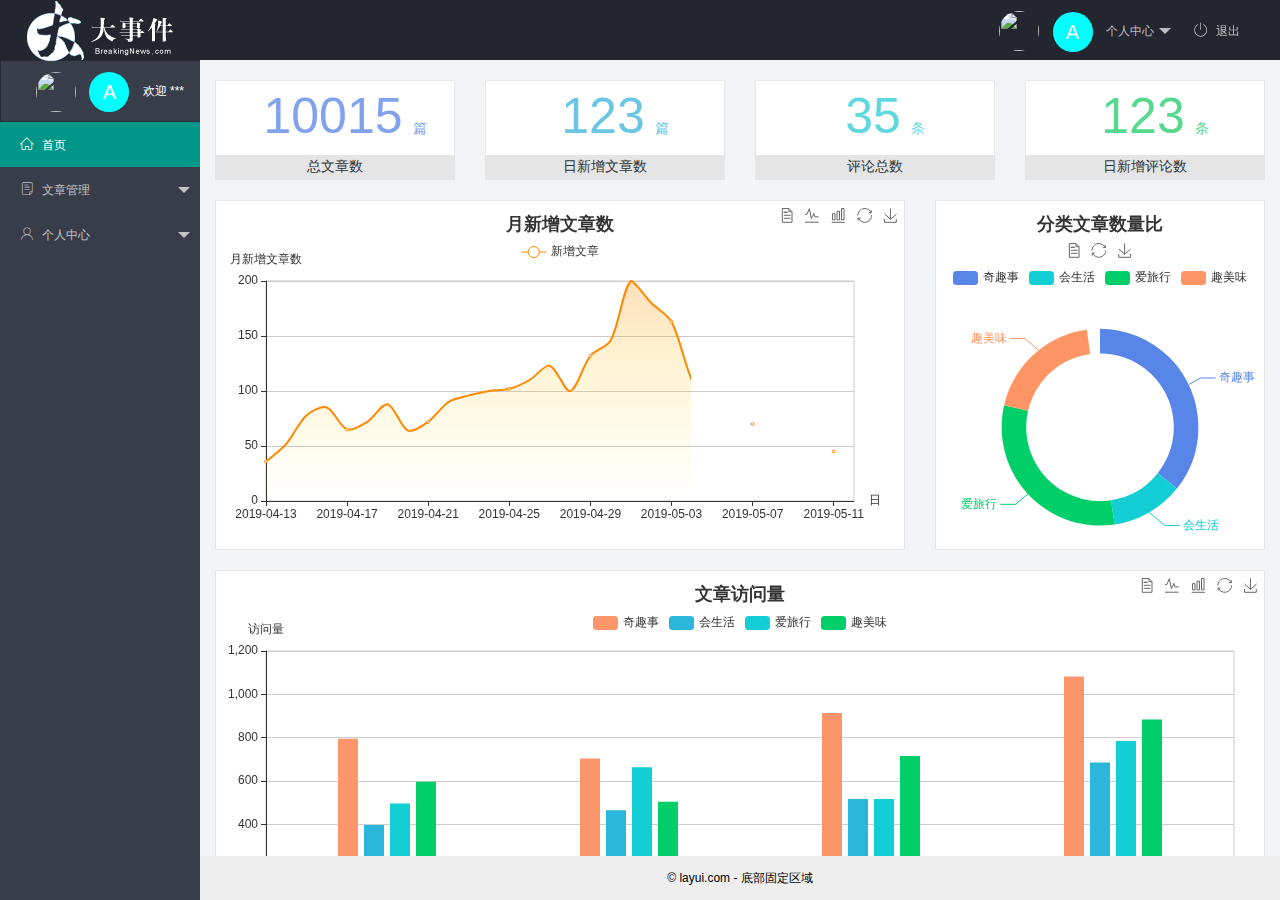
==== index.html @ 9655ab7e "完成了主页功能的开发" ====
<!DOCTYPE html>
<html lang="en">

<head>
   <meta charset="UTF-8">
   <meta name="viewport" content="width=device-width, initial-scale=1.0">
   <title>Document</title>
   <link rel="stylesheet" href="/assets/fonts/iconfont.css">
   <link rel="stylesheet" href="/assets/lib/layui/css/layui.css">
   <link rel="stylesheet" href="/assets/css/index.css">
</head>

<body>

   <body class="layui-layout-body">
      <div class="layui-layout layui-layout-admin">
         <div class="layui-header">
            <div class="layui-logo">
               <img src="./assets/images/logo.png" alt="">
            </div>
            <!-- 头部区域（可配合layui已有的水平导航） -->

            <ul class="layui-nav layui-layout-right">
               <li class="layui-nav-item">
                  <a href="javascript:;" class="userinfo">
                     <img src="http://t.cn/RCzsdCq" class="layui-nav-img">
                     <span class="text-avatar"> A</span>
                     个人中心
                  </a>
                  <dl class="layui-nav-child">
                     <dd><a href="">基本资料</a></dd>
                     <dd><a href="">更换头像</a></dd>
                     <dd><a href="">重置密码</a></dd>
                  </dl>
               </li>
              
               <li class="layui-nav-item"><a href="javascript:" id="btnLogout"> <span class="iconfont icon-tuichu"></span>退出</a></li>
            </ul>
         </div>

         <div class="layui-side layui-bg-black">
            <div class="layui-side-scroll">
               <div class="userinfo">
                  <img src="http://t.cn/RCzsdCq" class="layui-nav-img">
                  <span class="text-avatar"> A</span>
                  <span id="welcome">欢迎 ***</span>
               </div>
               <!-- 左侧导航区域（可配合layui已有的垂直导航） -->
               <ul class="layui-nav layui-nav-tree" lay-shrink="all">
                  <li class="layui-nav-item layui-this"><a href="/home/dashboard.html" target="fm"><span class="iconfont icon-home
                     "></span>首页</a></li>
                  <li class="layui-nav-item ">
                     <a class="" href="javascript:;"><span class="iconfont icon-16"></span>文章管理</a>
                     <dl class="layui-nav-child">
                        <dd><a href="javascript:;"><i class="layui-icon layui-icon-app"></i>文章类别</a></dd>
                        <dd><a href="javascript:;"><i class="layui-icon layui-icon-app"></i>文章列表</a></dd>
                        <dd><a href="javascript:;"><i class="layui-icon layui-icon-app"></i>发布文章</a></dd>
                     </dl>
                  </li>
                  <li class="layui-nav-item">
                     <a href="javascript:;"><span class="iconfont icon-user"></span>个人中心</a>
                     <dl class="layui-nav-child">
                        <dd><a href="javascript:;"><i class="layui-icon layui-icon-app"></i>基本资料</a></dd>
                        <dd><a href="javascript:;"><i class="layui-icon layui-icon-app"></i>更换头像</a></dd>
                        <dd><a href="javascript:;"><i class="layui-icon layui-icon-app"></i>重置密码</a></dd>

                     </dl>
                  </li>

               </ul>
            </div>
         </div>

         <div class="layui-body">
            <!-- 内容主体区域 -->
            <iframe name="fm" src="/home/dashboard.html" frameborder="0"></iframe>
         </div>

         <div class="layui-footer">
            <!-- 底部固定区域 -->
            © layui.com - 底部固定区域
         </div>
      </div>
   </body>
   <script src="/assets/lib/layui/layui.all.js"></script>
   <script src="/assets/lib/jquery.js"></script>
   <script src="/assets/js/baseAPI.js"></script>
   <script src="/assets/js/index.js"></script>

</html>
---- assets/fonts/iconfont.css ----
@font-face {font-family: "iconfont";
  src: url('iconfont.eot?t=1576139966484'); /* IE9 */
  src: url('iconfont.eot?t=1576139966484#iefix') format('embedded-opentype'), /* IE6-IE8 */
  url('[data-uri]') format('woff2'),
  url('iconfont.woff?t=1576139966484') format('woff'),
  url('iconfont.ttf?t=1576139966484') format('truetype'), /* chrome, firefox, opera, Safari, Android, iOS 4.2+ */
  url('iconfont.svg?t=1576139966484#iconfont') format('svg'); /* iOS 4.1- */
}

.iconfont {
  font-family: "iconfont" !important;
  font-size: 16px;
  font-style: normal;
  -webkit-font-smoothing: antialiased;
  -moz-osx-font-smoothing: grayscale;
}

.icon-home:before {
  content: "\e6a9";
}

.icon-user:before {
  content: "\e614";
}

.icon-pinglun:before {
  content: "\e616";
}

.icon-tuichu:before {
  content: "\e865";
}

.icon-16:before {
  content: "\e615";
}
---- assets/lib/layui/css/layui.css ----
/** layui-v2.5.5 MIT License By https://www.layui.com */
 .layui-inline,img{display:inline-block;vertical-align:middle}h1,h2,h3,h4,h5,h6{font-weight:400}.layui-edge,.layui-header,.layui-inline,.layui-main{position:relative}.layui-body,.layui-edge,.layui-elip{overflow:hidden}.layui-btn,.layui-edge,.layui-inline,img{vertical-align:middle}.layui-btn,.layui-disabled,.layui-icon,.layui-unselect{-moz-user-select:none;-webkit-user-select:none;-ms-user-select:none}.layui-elip,.layui-form-checkbox span,.layui-form-pane .layui-form-label{text-overflow:ellipsis;white-space:nowrap}.layui-breadcrumb,.layui-tree-btnGroup{visibility:hidden}blockquote,body,button,dd,div,dl,dt,form,h1,h2,h3,h4,h5,h6,input,li,ol,p,pre,td,textarea,th,ul{margin:0;padding:0;-webkit-tap-highlight-color:rgba(0,0,0,0)}a:active,a:hover{outline:0}img{border:none}li{list-style:none}table{border-collapse:collapse;border-spacing:0}h4,h5,h6{font-size:100%}button,input,optgroup,option,select,textarea{font-family:inherit;font-size:inherit;font-style:inherit;font-weight:inherit;outline:0}pre{white-space:pre-wrap;white-space:-moz-pre-wrap;white-space:-pre-wrap;white-space:-o-pre-wrap;word-wrap:break-word}body{line-height:24px;font:14px Helvetica Neue,Helvetica,PingFang SC,Tahoma,Arial,sans-serif}hr{height:1px;margin:10px 0;border:0;clear:both}a{color:#333;text-decoration:none}a:hover{color:#777}a cite{font-style:normal;*cursor:pointer}.layui-border-box,.layui-border-box *{box-sizing:border-box}.layui-box,.layui-box *{box-sizing:content-box}.layui-clear{clear:both;*zoom:1}.layui-clear:after{content:'\20';clear:both;*zoom:1;display:block;height:0}.layui-inline{*display:inline;*zoom:1}.layui-edge{display:inline-block;width:0;height:0;border-width:6px;border-style:dashed;border-color:transparent}.layui-edge-top{top:-4px;border-bottom-color:#999;border-bottom-style:solid}.layui-edge-right{border-left-color:#999;border-left-style:solid}.layui-edge-bottom{top:2px;border-top-color:#999;border-top-style:solid}.layui-edge-left{border-right-color:#999;border-right-style:solid}.layui-disabled,.layui-disabled:hover{color:#d2d2d2!important;cursor:not-allowed!important}.layui-circle{border-radius:100%}.layui-show{display:block!important}.layui-hide{display:none!important}@font-face{font-family:layui-icon;src:url(../font/iconfont.eot?v=250);src:url(../font/iconfont.eot?v=250#iefix) format('embedded-opentype'),url(../font/iconfont.woff2?v=250) format('woff2'),url(../font/iconfont.woff?v=250) format('woff'),url(../font/iconfont.ttf?v=250) format('truetype'),url(../font/iconfont.svg?v=250#layui-icon) format('svg')}.layui-icon{font-family:layui-icon!important;font-size:16px;font-style:normal;-webkit-font-smoothing:antialiased;-moz-osx-font-smoothing:grayscale}.layui-icon-reply-fill:before{content:"\e611"}.layui-icon-set-fill:before{content:"\e614"}.layui-icon-menu-fill:before{content:"\e60f"}.layui-icon-search:before{content:"\e615"}.layui-icon-share:before{content:"\e641"}.layui-icon-set-sm:before{content:"\e620"}.layui-icon-engine:before{content:"\e628"}.layui-icon-close:before{content:"\1006"}.layui-icon-close-fill:before{content:"\1007"}.layui-icon-chart-screen:before{content:"\e629"}.layui-icon-star:before{content:"\e600"}.layui-icon-circle-dot:before{content:"\e617"}.layui-icon-chat:before{content:"\e606"}.layui-icon-release:before{content:"\e609"}.layui-icon-list:before{content:"\e60a"}.layui-icon-chart:before{content:"\e62c"}.layui-icon-ok-circle:before{content:"\1005"}.layui-icon-layim-theme:before{content:"\e61b"}.layui-icon-table:before{content:"\e62d"}.layui-icon-right:before{content:"\e602"}.layui-icon-left:before{content:"\e603"}.layui-icon-cart-simple:before{content:"\e698"}.layui-icon-face-cry:before{content:"\e69c"}.layui-icon-face-smile:before{content:"\e6af"}.layui-icon-survey:before{content:"\e6b2"}.layui-icon-tree:before{content:"\e62e"}.layui-icon-upload-circle:before{content:"\e62f"}.layui-icon-add-circle:before{content:"\e61f"}.layui-icon-download-circle:before{content:"\e601"}.layui-icon-templeate-1:before{content:"\e630"}.layui-icon-util:before{content:"\e631"}.layui-icon-face-surprised:before{content:"\e664"}.layui-icon-edit:before{content:"\e642"}.layui-icon-speaker:before{content:"\e645"}.layui-icon-down:before{content:"\e61a"}.layui-icon-file:before{content:"\e621"}.layui-icon-layouts:before{content:"\e632"}.layui-icon-rate-half:before{content:"\e6c9"}.layui-icon-add-circle-fine:before{content:"\e608"}.layui-icon-prev-circle:before{content:"\e633"}.layui-icon-read:before{content:"\e705"}.layui-icon-404:before{content:"\e61c"}.layui-icon-carousel:before{content:"\e634"}.layui-icon-help:before{content:"\e607"}.layui-icon-code-circle:before{content:"\e635"}.layui-icon-water:before{content:"\e636"}.layui-icon-username:before{content:"\e66f"}.layui-icon-find-fill:before{content:"\e670"}.layui-icon-about:before{content:"\e60b"}.layui-icon-location:before{content:"\e715"}.layui-icon-up:before{content:"\e619"}.layui-icon-pause:before{content:"\e651"}.layui-icon-date:before{content:"\e637"}.layui-icon-layim-uploadfile:before{content:"\e61d"}.layui-icon-delete:before{content:"\e640"}.layui-icon-play:before{content:"\e652"}.layui-icon-top:before{content:"\e604"}.layui-icon-friends:before{content:"\e612"}.layui-icon-refresh-3:before{content:"\e9aa"}.layui-icon-ok:before{content:"\e605"}.layui-icon-layer:before{content:"\e638"}.layui-icon-face-smile-fine:before{content:"\e60c"}.layui-icon-dollar:before{content:"\e659"}.layui-icon-group:before{content:"\e613"}.layui-icon-layim-download:before{content:"\e61e"}.layui-icon-picture-fine:before{content:"\e60d"}.layui-icon-link:before{content:"\e64c"}.layui-icon-diamond:before{content:"\e735"}.layui-icon-log:before{content:"\e60e"}.layui-icon-rate-solid:before{content:"\e67a"}.layui-icon-fonts-del:before{content:"\e64f"}.layui-icon-unlink:before{content:"\e64d"}.layui-icon-fonts-clear:before{content:"\e639"}.layui-icon-triangle-r:before{content:"\e623"}.layui-icon-circle:before{content:"\e63f"}.layui-icon-radio:before{content:"\e643"}.layui-icon-align-center:before{content:"\e647"}.layui-icon-align-right:before{content:"\e648"}.layui-icon-align-left:before{content:"\e649"}.layui-icon-loading-1:before{content:"\e63e"}.layui-icon-return:before{content:"\e65c"}.layui-icon-fonts-strong:before{content:"\e62b"}.layui-icon-upload:before{content:"\e67c"}.layui-icon-dialogue:before{content:"\e63a"}.layui-icon-video:before{content:"\e6ed"}.layui-icon-headset:before{content:"\e6fc"}.layui-icon-cellphone-fine:before{content:"\e63b"}.layui-icon-add-1:before{content:"\e654"}.layui-icon-face-smile-b:before{content:"\e650"}.layui-icon-fonts-html:before{content:"\e64b"}.layui-icon-form:before{content:"\e63c"}.layui-icon-cart:before{content:"\e657"}.layui-icon-camera-fill:before{content:"\e65d"}.layui-icon-tabs:before{content:"\e62a"}.layui-icon-fonts-code:before{content:"\e64e"}.layui-icon-fire:before{content:"\e756"}.layui-icon-set:before{content:"\e716"}.layui-icon-fonts-u:before{content:"\e646"}.layui-icon-triangle-d:before{content:"\e625"}.layui-icon-tips:before{content:"\e702"}.layui-icon-picture:before{content:"\e64a"}.layui-icon-more-vertical:before{content:"\e671"}.layui-icon-flag:before{content:"\e66c"}.layui-icon-loading:before{content:"\e63d"}.layui-icon-fonts-i:before{content:"\e644"}.layui-icon-refresh-1:before{content:"\e666"}.layui-icon-rmb:before{content:"\e65e"}.layui-icon-home:before{content:"\e68e"}.layui-icon-user:before{content:"\e770"}.layui-icon-notice:before{content:"\e667"}.layui-icon-login-weibo:before{content:"\e675"}.layui-icon-voice:before{content:"\e688"}.layui-icon-upload-drag:before{content:"\e681"}.layui-icon-login-qq:before{content:"\e676"}.layui-icon-snowflake:before{content:"\e6b1"}.layui-icon-file-b:before{content:"\e655"}.layui-icon-template:before{content:"\e663"}.layui-icon-auz:before{content:"\e672"}.layui-icon-console:before{content:"\e665"}.layui-icon-app:before{content:"\e653"}.layui-icon-prev:before{content:"\e65a"}.layui-icon-website:before{content:"\e7ae"}.layui-icon-next:before{content:"\e65b"}.layui-icon-component:before{content:"\e857"}.layui-icon-more:before{content:"\e65f"}.layui-icon-login-wechat:before{content:"\e677"}.layui-icon-shrink-right:before{content:"\e668"}.layui-icon-spread-left:before{content:"\e66b"}.layui-icon-camera:before{content:"\e660"}.layui-icon-note:before{content:"\e66e"}.layui-icon-refresh:before{content:"\e669"}.layui-icon-female:before{content:"\e661"}.layui-icon-male:before{content:"\e662"}.layui-icon-password:before{content:"\e673"}.layui-icon-senior:before{content:"\e674"}.layui-icon-theme:before{content:"\e66a"}.layui-icon-tread:before{content:"\e6c5"}.layui-icon-praise:before{content:"\e6c6"}.layui-icon-star-fill:before{content:"\e658"}.layui-icon-rate:before{content:"\e67b"}.layui-icon-template-1:before{content:"\e656"}.layui-icon-vercode:before{content:"\e679"}.layui-icon-cellphone:before{content:"\e678"}.layui-icon-screen-full:before{content:"\e622"}.layui-icon-screen-restore:before{content:"\e758"}.layui-icon-cols:before{content:"\e610"}.layui-icon-export:before{content:"\e67d"}.layui-icon-print:before{content:"\e66d"}.layui-icon-slider:before{content:"\e714"}.layui-icon-addition:before{content:"\e624"}.layui-icon-subtraction:before{content:"\e67e"}.layui-icon-service:before{content:"\e626"}.layui-icon-transfer:before{content:"\e691"}.layui-main{width:1140px;margin:0 auto}.layui-header{z-index:1000;height:60px}.layui-header a:hover{transition:all .5s;-webkit-transition:all .5s}.layui-side{position:fixed;left:0;top:0;bottom:0;z-index:999;width:200px;overflow-x:hidden}.layui-side-scroll{position:relative;width:220px;height:100%;overflow-x:hidden}.layui-body{position:absolute;left:200px;right:0;top:0;bottom:0;z-index:998;width:auto;overflow-y:auto;box-sizing:border-box}.layui-layout-body{overflow:hidden}.layui-layout-admin .layui-header{background-color:#23262E}.layui-layout-admin .layui-side{top:60px;width:200px;overflow-x:hidden}.layui-layout-admin .layui-body{position:fixed;top:60px;bottom:44px}.layui-layout-admin .layui-main{width:auto;margin:0 15px}.layui-layout-admin .layui-footer{position:fixed;left:200px;right:0;bottom:0;height:44px;line-height:44px;padding:0 15px;background-color:#eee}.layui-layout-admin .layui-logo{position:absolute;left:0;top:0;width:200px;height:100%;line-height:60px;text-align:center;color:#009688;font-size:16px}.layui-layout-admin .layui-header .layui-nav{background:0 0}.layui-layout-left{position:absolute!important;left:200px;top:0}.layui-layout-right{position:absolute!important;right:0;top:0}.layui-container{position:relative;margin:0 auto;padding:0 15px;box-sizing:border-box}.layui-fluid{position:relative;margin:0 auto;padding:0 15px}.layui-row:after,.layui-row:before{content:'';display:block;clear:both}.layui-col-lg1,.layui-col-lg10,.layui-col-lg11,.layui-col-lg12,.layui-col-lg2,.layui-col-lg3,.layui-col-lg4,.layui-col-lg5,.layui-col-lg6,.layui-col-lg7,.layui-col-lg8,.layui-col-lg9,.layui-col-md1,.layui-col-md10,.layui-col-md11,.layui-col-md12,.layui-col-md2,.layui-col-md3,.layui-col-md4,.layui-col-md5,.layui-col-md6,.layui-col-md7,.layui-col-md8,.layui-col-md9,.layui-col-sm1,.layui-col-sm10,.layui-col-sm11,.layui-col-sm12,.layui-col-sm2,.layui-col-sm3,.layui-col-sm4,.layui-col-sm5,.layui-col-sm6,.layui-col-sm7,.layui-col-sm8,.layui-col-sm9,.layui-col-xs1,.layui-col-xs10,.layui-col-xs11,.layui-col-xs12,.layui-col-xs2,.layui-col-xs3,.layui-col-xs4,.layui-col-xs5,.layui-col-xs6,.layui-col-xs7,.layui-col-xs8,.layui-col-xs9{position:relative;display:block;box-sizing:border-box}.layui-col-xs1,.layui-col-xs10,.layui-col-xs11,.layui-col-xs12,.layui-col-xs2,.layui-col-xs3,.layui-col-xs4,.layui-col-xs5,.layui-col-xs6,.layui-col-xs7,.layui-col-xs8,.layui-col-xs9{float:left}.layui-col-xs1{width:8.33333333%}.layui-col-xs2{width:16.66666667%}.layui-col-xs3{width:25%}.layui-col-xs4{width:33.33333333%}.layui-col-xs5{width:41.66666667%}.layui-col-xs6{width:50%}.layui-col-xs7{width:58.33333333%}.layui-col-xs8{width:66.66666667%}.layui-col-xs9{width:75%}.layui-col-xs10{width:83.33333333%}.layui-col-xs11{width:91.66666667%}.layui-col-xs12{width:100%}.layui-col-xs-offset1{margin-left:8.33333333%}.layui-col-xs-offset2{margin-left:16.66666667%}.layui-col-xs-offset3{margin-left:25%}.layui-col-xs-offset4{margin-left:33.33333333%}.layui-col-xs-offset5{margin-left:41.66666667%}.layui-col-xs-offset6{margin-left:50%}.layui-col-xs-offset7{margin-left:58.33333333%}.layui-col-xs-offset8{margin-left:66.66666667%}.layui-col-xs-offset9{margin-left:75%}.layui-col-xs-offset10{margin-left:83.33333333%}.layui-col-xs-offset11{margin-left:91.66666667%}.layui-col-xs-offset12{margin-left:100%}@media screen and (max-width:768px){.layui-hide-xs{display:none!important}.layui-show-xs-block{display:block!important}.layui-show-xs-inline{display:inline!important}.layui-show-xs-inline-block{display:inline-block!important}}@media screen and (min-width:768px){.layui-container{width:750px}.layui-hide-sm{display:none!important}.layui-show-sm-block{display:block!important}.layui-show-sm-inline{display:inline!important}.layui-show-sm-inline-block{display:inline-block!important}.layui-col-sm1,.layui-col-sm10,.layui-col-sm11,.layui-col-sm12,.layui-col-sm2,.layui-col-sm3,.layui-col-sm4,.layui-col-sm5,.layui-col-sm6,.layui-col-sm7,.layui-col-sm8,.layui-col-sm9{float:left}.layui-col-sm1{width:8.33333333%}.layui-col-sm2{width:16.66666667%}.layui-col-sm3{width:25%}.layui-col-sm4{width:33.33333333%}.layui-col-sm5{width:41.66666667%}.layui-col-sm6{width:50%}.layui-col-sm7{width:58.33333333%}.layui-col-sm8{width:66.66666667%}.layui-col-sm9{width:75%}.layui-col-sm10{width:83.33333333%}.layui-col-sm11{width:91.66666667%}.layui-col-sm12{width:100%}.layui-col-sm-offset1{margin-left:8.33333333%}.layui-col-sm-offset2{margin-left:16.66666667%}.layui-col-sm-offset3{margin-left:25%}.layui-col-sm-offset4{margin-left:33.33333333%}.layui-col-sm-offset5{margin-left:41.66666667%}.layui-col-sm-offset6{margin-left:50%}.layui-col-sm-offset7{margin-left:58.33333333%}.layui-col-sm-offset8{margin-left:66.66666667%}.layui-col-sm-offset9{margin-left:75%}.layui-col-sm-offset10{margin-left:83.33333333%}.layui-col-sm-offset11{margin-left:91.66666667%}.layui-col-sm-offset12{margin-left:100%}}@media screen and (min-width:992px){.layui-container{width:970px}.layui-hide-md{display:none!important}.layui-show-md-block{display:block!important}.layui-show-md-inline{display:inline!important}.layui-show-md-inline-block{display:inline-block!important}.layui-col-md1,.layui-col-md10,.layui-col-md11,.layui-col-md12,.layui-col-md2,.layui-col-md3,.layui-col-md4,.layui-col-md5,.layui-col-md6,.layui-col-md7,.layui-col-md8,.layui-col-md9{float:left}.layui-col-md1{width:8.33333333%}.layui-col-md2{width:16.66666667%}.layui-col-md3{width:25%}.layui-col-md4{width:33.33333333%}.layui-col-md5{width:41.66666667%}.layui-col-md6{width:50%}.layui-col-md7{width:58.33333333%}.layui-col-md8{width:66.66666667%}.layui-col-md9{width:75%}.layui-col-md10{width:83.33333333%}.layui-col-md11{width:91.66666667%}.layui-col-md12{width:100%}.layui-col-md-offset1{margin-left:8.33333333%}.layui-col-md-offset2{margin-left:16.66666667%}.layui-col-md-offset3{margin-left:25%}.layui-col-md-offset4{margin-left:33.33333333%}.layui-col-md-offset5{margin-left:41.66666667%}.layui-col-md-offset6{margin-left:50%}.layui-col-md-offset7{margin-left:58.33333333%}.layui-col-md-offset8{margin-left:66.66666667%}.layui-col-md-offset9{margin-left:75%}.layui-col-md-offset10{margin-left:83.33333333%}.layui-col-md-offset11{margin-left:91.66666667%}.layui-col-md-offset12{margin-left:100%}}@media screen and (min-width:1200px){.layui-container{width:1170px}.layui-hide-lg{display:none!important}.layui-show-lg-block{display:block!important}.layui-show-lg-inline{display:inline!important}.layui-show-lg-inline-block{display:inline-block!important}.layui-col-lg1,.layui-col-lg10,.layui-col-lg11,.layui-col-lg12,.layui-col-lg2,.layui-col-lg3,.layui-col-lg4,.layui-col-lg5,.layui-col-lg6,.layui-col-lg7,.layui-col-lg8,.layui-col-lg9{float:left}.layui-col-lg1{width:8.33333333%}.layui-col-lg2{width:16.66666667%}.layui-col-lg3{width:25%}.layui-col-lg4{width:33.33333333%}.layui-col-lg5{width:41.66666667%}.layui-col-lg6{width:50%}.layui-col-lg7{width:58.33333333%}.layui-col-lg8{width:66.66666667%}.layui-col-lg9{width:75%}.layui-col-lg10{width:83.33333333%}.layui-col-lg11{width:91.66666667%}.layui-col-lg12{width:100%}.layui-col-lg-offset1{margin-left:8.33333333%}.layui-col-lg-offset2{margin-left:16.66666667%}.layui-col-lg-offset3{margin-left:25%}.layui-col-lg-offset4{margin-left:33.33333333%}.layui-col-lg-offset5{margin-left:41.66666667%}.layui-col-lg-offset6{margin-left:50%}.layui-col-lg-offset7{margin-left:58.33333333%}.layui-col-lg-offset8{margin-left:66.66666667%}.layui-col-lg-offset9{margin-left:75%}.layui-col-lg-offset10{margin-left:83.33333333%}.layui-col-lg-offset11{margin-left:91.66666667%}.layui-col-lg-offset12{margin-left:100%}}.layui-col-space1{margin:-.5px}.layui-col-space1>*{padding:.5px}.layui-col-space3{margin:-1.5px}.layui-col-space3>*{padding:1.5px}.layui-col-space5{margin:-2.5px}.layui-col-space5>*{padding:2.5px}.layui-col-space8{margin:-3.5px}.layui-col-space8>*{padding:3.5px}.layui-col-space10{margin:-5px}.layui-col-space10>*{padding:5px}.layui-col-space12{margin:-6px}.layui-col-space12>*{padding:6px}.layui-col-space15{margin:-7.5px}.layui-col-space15>*{padding:7.5px}.layui-col-space18{margin:-9px}.layui-col-space18>*{padding:9px}.layui-col-space20{margin:-10px}.layui-col-space20>*{padding:10px}.layui-col-space22{margin:-11px}.layui-col-space22>*{padding:11px}.layui-col-space25{margin:-12.5px}.layui-col-space25>*{padding:12.5px}.layui-col-space30{margin:-15px}.layui-col-space30>*{padding:15px}.layui-btn,.layui-input,.layui-select,.layui-textarea,.layui-upload-button{outline:0;-webkit-appearance:none;transition:all .3s;-webkit-transition:all .3s;box-sizing:border-box}.layui-elem-quote{margin-bottom:10px;padding:15px;line-height:22px;border-left:5px solid #009688;border-radius:0 2px 2px 0;background-color:#f2f2f2}.layui-quote-nm{border-style:solid;border-width:1px 1px 1px 5px;background:0 0}.layui-elem-field{margin-bottom:10px;padding:0;border-width:1px;border-style:solid}.layui-elem-field legend{margin-left:20px;padding:0 10px;font-size:20px;font-weight:300}.layui-field-title{margin:10px 0 20px;border-width:1px 0 0}.layui-field-box{padding:10px 15px}.layui-field-title .layui-field-box{padding:10px 0}.layui-progress{position:relative;height:6px;border-radius:20px;background-color:#e2e2e2}.layui-progress-bar{position:absolute;left:0;top:0;width:0;max-width:100%;height:6px;border-radius:20px;text-align:right;background-color:#5FB878;transition:all .3s;-webkit-transition:all .3s}.layui-progress-big,.layui-progress-big .layui-progress-bar{height:18px;line-height:18px}.layui-progress-text{position:relative;top:-20px;line-height:18px;font-size:12px;color:#666}.layui-progress-big .layui-progress-text{position:static;padding:0 10px;color:#fff}.layui-collapse{border-width:1px;border-style:solid;border-radius:2px}.layui-colla-content,.layui-colla-item{border-top-width:1px;border-top-style:solid}.layui-colla-item:first-child{border-top:none}.layui-colla-title{position:relative;height:42px;line-height:42px;padding:0 15px 0 35px;color:#333;background-color:#f2f2f2;cursor:pointer;font-size:14px;overflow:hidden}.layui-colla-content{display:none;padding:10px 15px;line-height:22px;color:#666}.layui-colla-icon{position:absolute;left:15px;top:0;font-size:14px}.layui-card{margin-bottom:15px;border-radius:2px;background-color:#fff;box-shadow:0 1px 2px 0 rgba(0,0,0,.05)}.layui-card:last-child{margin-bottom:0}.layui-card-header{position:relative;height:42px;line-height:42px;padding:0 15px;border-bottom:1px solid #f6f6f6;color:#333;border-radius:2px 2px 0 0;font-size:14px}.layui-bg-black,.layui-bg-blue,.layui-bg-cyan,.layui-bg-green,.layui-bg-orange,.layui-bg-red{color:#fff!important}.layui-card-body{position:relative;padding:10px 15px;line-height:24px}.layui-card-body[pad15]{padding:15px}.layui-card-body[pad20]{padding:20px}.layui-card-body .layui-table{margin:5px 0}.layui-card .layui-tab{margin:0}.layui-panel-window{position:relative;padding:15px;border-radius:0;border-top:5px solid #E6E6E6;background-color:#fff}.layui-auxiliar-moving{position:fixed;left:0;right:0;top:0;bottom:0;width:100%;height:100%;background:0 0;z-index:9999999999}.layui-form-label,.layui-form-mid,.layui-form-select,.layui-input-block,.layui-input-inline,.layui-textarea{position:relative}.layui-bg-red{background-color:#FF5722!important}.layui-bg-orange{background-color:#FFB800!important}.layui-bg-green{background-color:#009688!important}.layui-bg-cyan{background-color:#2F4056!important}.layui-bg-blue{background-color:#1E9FFF!important}.layui-bg-black{background-color:#393D49!important}.layui-bg-gray{background-color:#eee!important;color:#666!important}.layui-badge-rim,.layui-colla-content,.layui-colla-item,.layui-collapse,.layui-elem-field,.layui-form-pane .layui-form-item[pane],.layui-form-pane .layui-form-label,.layui-input,.layui-layedit,.layui-layedit-tool,.layui-quote-nm,.layui-select,.layui-tab-bar,.layui-tab-card,.layui-tab-title,.layui-tab-title .layui-this:after,.layui-textarea{border-color:#e6e6e6}.layui-timeline-item:before,hr{background-color:#e6e6e6}.layui-text{line-height:22px;font-size:14px;color:#666}.layui-text h1,.layui-text h2,.layui-text h3{font-weight:500;color:#333}.layui-text h1{font-size:30px}.layui-text h2{font-size:24px}.layui-text h3{font-size:18px}.layui-text a:not(.layui-btn){color:#01AAED}.layui-text a:not(.layui-btn):hover{text-decoration:underline}.layui-text ul{padding:5px 0 5px 15px}.layui-text ul li{margin-top:5px;list-style-type:disc}.layui-text em,.layui-word-aux{color:#999!important;padding:0 5px!important}.layui-btn{display:inline-block;height:38px;line-height:38px;padding:0 18px;background-color:#009688;color:#fff;white-space:nowrap;text-align:center;font-size:14px;border:none;border-radius:2px;cursor:pointer}.layui-btn:hover{opacity:.8;filter:alpha(opacity=80);color:#fff}.layui-btn:active{opacity:1;filter:alpha(opacity=100)}.layui-btn+.layui-btn{margin-left:10px}.layui-btn-container{font-size:0}.layui-btn-container .layui-btn{margin-right:10px;margin-bottom:10px}.layui-btn-container .layui-btn+.layui-btn{margin-left:0}.layui-table .layui-btn-container .layui-btn{margin-bottom:9px}.layui-btn-radius{border-radius:100px}.layui-btn .layui-icon{margin-right:3px;font-size:18px;vertical-align:bottom;vertical-align:middle\9}.layui-btn-primary{border:1px solid #C9C9C9;background-color:#fff;color:#555}.layui-btn-primary:hover{border-color:#009688;color:#333}.layui-btn-normal{background-color:#1E9FFF}.layui-btn-warm{background-color:#FFB800}.layui-btn-danger{background-color:#FF5722}.layui-btn-checked{background-color:#5FB878}.layui-btn-disabled,.layui-btn-disabled:active,.layui-btn-disabled:hover{border:1px solid #e6e6e6;background-color:#FBFBFB;color:#C9C9C9;cursor:not-allowed;opacity:1}.layui-btn-lg{height:44px;line-height:44px;padding:0 25px;font-size:16px}.layui-btn-sm{height:30px;line-height:30px;padding:0 10px;font-size:12px}.layui-btn-sm i{font-size:16px!important}.layui-btn-xs{height:22px;line-height:22px;padding:0 5px;font-size:12px}.layui-btn-xs i{font-size:14px!important}.layui-btn-group{display:inline-block;vertical-align:middle;font-size:0}.layui-btn-group .layui-btn{margin-left:0!important;margin-right:0!important;border-left:1px solid rgba(255,255,255,.5);border-radius:0}.layui-btn-group .layui-btn-primary{border-left:none}.layui-btn-group .layui-btn-primary:hover{border-color:#C9C9C9;color:#009688}.layui-btn-group .layui-btn:first-child{border-left:none;border-radius:2px 0 0 2px}.layui-btn-group .layui-btn-primary:first-child{border-left:1px solid #c9c9c9}.layui-btn-group .layui-btn:last-child{border-radius:0 2px 2px 0}.layui-btn-group .layui-btn+.layui-btn{margin-left:0}.layui-btn-group+.layui-btn-group{margin-left:10px}.layui-btn-fluid{width:100%}.layui-input,.layui-select,.layui-textarea{height:38px;line-height:1.3;line-height:38px\9;border-width:1px;border-style:solid;background-color:#fff;border-radius:2px}.layui-input::-webkit-input-placeholder,.layui-select::-webkit-input-placeholder,.layui-textarea::-webkit-input-placeholder{line-height:1.3}.layui-input,.layui-textarea{display:block;width:100%;padding-left:10px}.layui-input:hover,.layui-textarea:hover{border-color:#D2D2D2!important}.layui-input:focus,.layui-textarea:focus{border-color:#C9C9C9!important}.layui-textarea{min-height:100px;height:auto;line-height:20px;padding:6px 10px;resize:vertical}.layui-select{padding:0 10px}.layui-form input[type=checkbox],.layui-form input[type=radio],.layui-form select{display:none}.layui-form [lay-ignore]{display:initial}.layui-form-item{margin-bottom:15px;clear:both;*zoom:1}.layui-form-item:after{content:'\20';clear:both;*zoom:1;display:block;height:0}.layui-form-label{float:left;display:block;padding:9px 15px;width:80px;font-weight:400;line-height:20px;text-align:right}.layui-form-label-col{display:block;float:none;padding:9px 0;line-height:20px;text-align:left}.layui-form-item .layui-inline{margin-bottom:5px;margin-right:10px}.layui-input-block{margin-left:110px;min-height:36px}.layui-input-inline{display:inline-block;vertical-align:middle}.layui-form-item .layui-input-inline{float:left;width:190px;margin-right:10px}.layui-form-text .layui-input-inline{width:auto}.layui-form-mid{float:left;display:block;padding:9px 0!important;line-height:20px;margin-right:10px}.layui-form-danger+.layui-form-select .layui-input,.layui-form-danger:focus{border-color:#FF5722!important}.layui-form-select .layui-input{padding-right:30px;cursor:pointer}.layui-form-select .layui-edge{position:absolute;right:10px;top:50%;margin-top:-3px;cursor:pointer;border-width:6px;border-top-color:#c2c2c2;border-top-style:solid;transition:all .3s;-webkit-transition:all .3s}.layui-form-select dl{display:none;position:absolute;left:0;top:42px;padding:5px 0;z-index:899;min-width:100%;border:1px solid #d2d2d2;max-height:300px;overflow-y:auto;background-color:#fff;border-radius:2px;box-shadow:0 2px 4px rgba(0,0,0,.12);box-sizing:border-box}.layui-form-select dl dd,.layui-form-select dl dt{padding:0 10px;line-height:36px;white-space:nowrap;overflow:hidden;text-overflow:ellipsis}.layui-form-select dl dt{font-size:12px;color:#999}.layui-form-select dl dd{cursor:pointer}.layui-form-select dl dd:hover{background-color:#f2f2f2;-webkit-transition:.5s all;transition:.5s all}.layui-form-select .layui-select-group dd{padding-left:20px}.layui-form-select dl dd.layui-select-tips{padding-left:10px!important;color:#999}.layui-form-select dl dd.layui-this{background-color:#5FB878;color:#fff}.layui-form-checkbox,.layui-form-select dl dd.layui-disabled{background-color:#fff}.layui-form-selected dl{display:block}.layui-form-checkbox,.layui-form-checkbox *,.layui-form-switch{display:inline-block;vertical-align:middle}.layui-form-selected .layui-edge{margin-top:-9px;-webkit-transform:rotate(180deg);transform:rotate(180deg);margin-top:-3px\9}:root .layui-form-selected .layui-edge{margin-top:-9px\0/IE9}.layui-form-selectup dl{top:auto;bottom:42px}.layui-select-none{margin:5px 0;text-align:center;color:#999}.layui-select-disabled .layui-disabled{border-color:#eee!important}.layui-select-disabled .layui-edge{border-top-color:#d2d2d2}.layui-form-checkbox{position:relative;height:30px;line-height:30px;margin-right:10px;padding-right:30px;cursor:pointer;font-size:0;-webkit-transition:.1s linear;transition:.1s linear;box-sizing:border-box}.layui-form-checkbox span{padding:0 10px;height:100%;font-size:14px;border-radius:2px 0 0 2px;background-color:#d2d2d2;color:#fff;overflow:hidden}.layui-form-checkbox:hover span{background-color:#c2c2c2}.layui-form-checkbox i{position:absolute;right:0;top:0;width:30px;height:28px;border:1px solid #d2d2d2;border-left:none;border-radius:0 2px 2px 0;color:#fff;font-size:20px;text-align:center}.layui-form-checkbox:hover i{border-color:#c2c2c2;color:#c2c2c2}.layui-form-checked,.layui-form-checked:hover{border-color:#5FB878}.layui-form-checked span,.layui-form-checked:hover span{background-color:#5FB878}.layui-form-checked i,.layui-form-checked:hover i{color:#5FB878}.layui-form-item .layui-form-checkbox{margin-top:4px}.layui-form-checkbox[lay-skin=primary]{height:auto!important;line-height:normal!important;min-width:18px;min-height:18px;border:none!important;margin-right:0;padding-left:28px;padding-right:0;background:0 0}.layui-form-checkbox[lay-skin=primary] span{padding-left:0;padding-right:15px;line-height:18px;background:0 0;color:#666}.layui-form-checkbox[lay-skin=primary] i{right:auto;left:0;width:16px;height:16px;line-height:16px;border:1px solid #d2d2d2;font-size:12px;border-radius:2px;background-color:#fff;-webkit-transition:.1s linear;transition:.1s linear}.layui-form-checkbox[lay-skin=primary]:hover i{border-color:#5FB878;color:#fff}.layui-form-checked[lay-skin=primary] i{border-color:#5FB878!important;background-color:#5FB878;color:#fff}.layui-checkbox-disbaled[lay-skin=primary] span{background:0 0!important;color:#c2c2c2}.layui-checkbox-disbaled[lay-skin=primary]:hover i{border-color:#d2d2d2}.layui-form-item .layui-form-checkbox[lay-skin=primary]{margin-top:10px}.layui-form-switch{position:relative;height:22px;line-height:22px;min-width:35px;padding:0 5px;margin-top:8px;border:1px solid #d2d2d2;border-radius:20px;cursor:pointer;background-color:#fff;-webkit-transition:.1s linear;transition:.1s linear}.layui-form-switch i{position:absolute;left:5px;top:3px;width:16px;height:16px;border-radius:20px;background-color:#d2d2d2;-webkit-transition:.1s linear;transition:.1s linear}.layui-form-switch em{position:relative;top:0;width:25px;margin-left:21px;padding:0!important;text-align:center!important;color:#999!important;font-style:normal!important;font-size:12px}.layui-form-onswitch{border-color:#5FB878;background-color:#5FB878}.layui-checkbox-disbaled,.layui-checkbox-disbaled i{border-color:#e2e2e2!important}.layui-form-onswitch i{left:100%;margin-left:-21px;background-color:#fff}.layui-form-onswitch em{margin-left:5px;margin-right:21px;color:#fff!important}.layui-checkbox-disbaled span{background-color:#e2e2e2!important}.layui-checkbox-disbaled:hover i{color:#fff!important}[lay-radio]{display:none}.layui-form-radio,.layui-form-radio *{display:inline-block;vertical-align:middle}.layui-form-radio{line-height:28px;margin:6px 10px 0 0;padding-right:10px;cursor:pointer;font-size:0}.layui-form-radio *{font-size:14px}.layui-form-radio>i{margin-right:8px;font-size:22px;color:#c2c2c2}.layui-form-radio>i:hover,.layui-form-radioed>i{color:#5FB878}.layui-radio-disbaled>i{color:#e2e2e2!important}.layui-form-pane .layui-form-label{width:110px;padding:8px 15px;height:38px;line-height:20px;border-width:1px;border-style:solid;border-radius:2px 0 0 2px;text-align:center;background-color:#FBFBFB;overflow:hidden;box-sizing:border-box}.layui-form-pane .layui-input-inline{margin-left:-1px}.layui-form-pane .layui-input-block{margin-left:110px;left:-1px}.layui-form-pane .layui-input{border-radius:0 2px 2px 0}.layui-form-pane .layui-form-text .layui-form-label{float:none;width:100%;border-radius:2px;box-sizing:border-box;text-align:left}.layui-form-pane .layui-form-text .layui-input-inline{display:block;margin:0;top:-1px;clear:both}.layui-form-pane .layui-form-text .layui-input-block{margin:0;left:0;top:-1px}.layui-form-pane .layui-form-text .layui-textarea{min-height:100px;border-radius:0 0 2px 2px}.layui-form-pane .layui-form-checkbox{margin:4px 0 4px 10px}.layui-form-pane .layui-form-radio,.layui-form-pane .layui-form-switch{margin-top:6px;margin-left:10px}.layui-form-pane .layui-form-item[pane]{position:relative;border-width:1px;border-style:solid}.layui-form-pane .layui-form-item[pane] .layui-form-label{position:absolute;left:0;top:0;height:100%;border-width:0 1px 0 0}.layui-form-pane .layui-form-item[pane] .layui-input-inline{margin-left:110px}@media screen and (max-width:450px){.layui-form-item .layui-form-label{text-overflow:ellipsis;overflow:hidden;white-space:nowrap}.layui-form-item .layui-inline{display:block;margin-right:0;margin-bottom:20px;clear:both}.layui-form-item .layui-inline:after{content:'\20';clear:both;display:block;height:0}.layui-form-item .layui-input-inline{display:block;float:none;left:-3px;width:auto;margin:0 0 10px 112px}.layui-form-item .layui-input-inline+.layui-form-mid{margin-left:110px;top:-5px;padding:0}.layui-form-item .layui-form-checkbox{margin-right:5px;margin-bottom:5px}}.layui-layedit{border-width:1px;border-style:solid;border-radius:2px}.layui-layedit-tool{padding:3px 5px;border-bottom-width:1px;border-bottom-style:solid;font-size:0}.layedit-tool-fixed{position:fixed;top:0;border-top:1px solid #e2e2e2}.layui-layedit-tool .layedit-tool-mid,.layui-layedit-tool .layui-icon{display:inline-block;vertical-align:middle;text-align:center;font-size:14px}.layui-layedit-tool .layui-icon{position:relative;width:32px;height:30px;line-height:30px;margin:3px 5px;color:#777;cursor:pointer;border-radius:2px}.layui-layedit-tool .layui-icon:hover{color:#393D49}.layui-layedit-tool .layui-icon:active{color:#000}.layui-layedit-tool .layedit-tool-active{background-color:#e2e2e2;color:#000}.layui-layedit-tool .layui-disabled,.layui-layedit-tool .layui-disabled:hover{color:#d2d2d2;cursor:not-allowed}.layui-layedit-tool .layedit-tool-mid{width:1px;height:18px;margin:0 10px;background-color:#d2d2d2}.layedit-tool-html{width:50px!important;font-size:30px!important}.layedit-tool-b,.layedit-tool-code,.layedit-tool-help{font-size:16px!important}.layedit-tool-d,.layedit-tool-face,.layedit-tool-image,.layedit-tool-unlink{font-size:18px!important}.layedit-tool-image input{position:absolute;font-size:0;left:0;top:0;width:100%;height:100%;opacity:.01;filter:Alpha(opacity=1);cursor:pointer}.layui-layedit-iframe iframe{display:block;width:100%}#LAY_layedit_code{overflow:hidden}.layui-laypage{display:inline-block;*display:inline;*zoom:1;vertical-align:middle;margin:10px 0;font-size:0}.layui-laypage>a:first-child,.layui-laypage>a:first-child em{border-radius:2px 0 0 2px}.layui-laypage>a:last-child,.layui-laypage>a:last-child em{border-radius:0 2px 2px 0}.layui-laypage>:first-child{margin-left:0!important}.layui-laypage>:last-child{margin-right:0!important}.layui-laypage a,.layui-laypage button,.layui-laypage input,.layui-laypage select,.layui-laypage span{border:1px solid #e2e2e2}.layui-laypage a,.layui-laypage span{display:inline-block;*display:inline;*zoom:1;vertical-align:middle;padding:0 15px;height:28px;line-height:28px;margin:0 -1px 5px 0;background-color:#fff;color:#333;font-size:12px}.layui-flow-more a *,.layui-laypage input,.layui-table-view select[lay-ignore]{display:inline-block}.layui-laypage a:hover{color:#009688}.layui-laypage em{font-style:normal}.layui-laypage .layui-laypage-spr{color:#999;font-weight:700}.layui-laypage a{text-decoration:none}.layui-laypage .layui-laypage-curr{position:relative}.layui-laypage .layui-laypage-curr em{position:relative;color:#fff}.layui-laypage .layui-laypage-curr .layui-laypage-em{position:absolute;left:-1px;top:-1px;padding:1px;width:100%;height:100%;background-color:#009688}.layui-laypage-em{border-radius:2px}.layui-laypage-next em,.layui-laypage-prev em{font-family:Sim sun;font-size:16px}.layui-laypage .layui-laypage-count,.layui-laypage .layui-laypage-limits,.layui-laypage .layui-laypage-refresh,.layui-laypage .layui-laypage-skip{margin-left:10px;margin-right:10px;padding:0;border:none}.layui-laypage .layui-laypage-limits,.layui-laypage .layui-laypage-refresh{vertical-align:top}.layui-laypage .layui-laypage-refresh i{font-size:18px;cursor:pointer}.layui-laypage select{height:22px;padding:3px;border-radius:2px;cursor:pointer}.layui-laypage .layui-laypage-skip{height:30px;line-height:30px;color:#999}.layui-laypage button,.layui-laypage input{height:30px;line-height:30px;border-radius:2px;vertical-align:top;background-color:#fff;box-sizing:border-box}.layui-laypage input{width:40px;margin:0 10px;padding:0 3px;text-align:center}.layui-laypage input:focus,.layui-laypage select:focus{border-color:#009688!important}.layui-laypage button{margin-left:10px;padding:0 10px;cursor:pointer}.layui-table,.layui-table-view{margin:10px 0}.layui-flow-more{margin:10px 0;text-align:center;color:#999;font-size:14px}.layui-flow-more a{height:32px;line-height:32px}.layui-flow-more a *{vertical-align:top}.layui-flow-more a cite{padding:0 20px;border-radius:3px;background-color:#eee;color:#333;font-style:normal}.layui-flow-more a cite:hover{opacity:.8}.layui-flow-more a i{font-size:30px;color:#737383}.layui-table{width:100%;background-color:#fff;color:#666}.layui-table tr{transition:all .3s;-webkit-transition:all .3s}.layui-table th{text-align:left;font-weight:400}.layui-table tbody tr:hover,.layui-table thead tr,.layui-table-click,.layui-table-header,.layui-table-hover,.layui-table-mend,.layui-table-patch,.layui-table-tool,.layui-table-total,.layui-table-total tr,.layui-table[lay-even] tr:nth-child(even){background-color:#f2f2f2}.layui-table td,.layui-table th,.layui-table-col-set,.layui-table-fixed-r,.layui-table-grid-down,.layui-table-header,.layui-table-page,.layui-table-tips-main,.layui-table-tool,.layui-table-total,.layui-table-view,.layui-table[lay-skin=line],.layui-table[lay-skin=row]{border-width:1px;border-style:solid;border-color:#e6e6e6}.layui-table td,.layui-table th{position:relative;padding:9px 15px;min-height:20px;line-height:20px;font-size:14px}.layui-table[lay-skin=line] td,.layui-table[lay-skin=line] th{border-width:0 0 1px}.layui-table[lay-skin=row] td,.layui-table[lay-skin=row] th{border-width:0 1px 0 0}.layui-table[lay-skin=nob] td,.layui-table[lay-skin=nob] th{border:none}.layui-table img{max-width:100px}.layui-table[lay-size=lg] td,.layui-table[lay-size=lg] th{padding:15px 30px}.layui-table-view .layui-table[lay-size=lg] .layui-table-cell{height:40px;line-height:40px}.layui-table[lay-size=sm] td,.layui-table[lay-size=sm] th{font-size:12px;padding:5px 10px}.layui-table-view .layui-table[lay-size=sm] .layui-table-cell{height:20px;line-height:20px}.layui-table[lay-data]{display:none}.layui-table-box{position:relative;overflow:hidden}.layui-table-view .layui-table{position:relative;width:auto;margin:0}.layui-table-view .layui-table[lay-skin=line]{border-width:0 1px 0 0}.layui-table-view .layui-table[lay-skin=row]{border-width:0 0 1px}.layui-table-view .layui-table td,.layui-table-view .layui-table th{padding:5px 0;border-top:none;border-left:none}.layui-table-view .layui-table th.layui-unselect .layui-table-cell span{cursor:pointer}.layui-table-view .layui-table td{cursor:default}.layui-table-view .layui-table td[data-edit=text]{cursor:text}.layui-table-view .layui-form-checkbox[lay-skin=primary] i{width:18px;height:18px}.layui-table-view .layui-form-radio{line-height:0;padding:0}.layui-table-view .layui-form-radio>i{margin:0;font-size:20px}.layui-table-init{position:absolute;left:0;top:0;width:100%;height:100%;text-align:center;z-index:110}.layui-table-init .layui-icon{position:absolute;left:50%;top:50%;margin:-15px 0 0 -15px;font-size:30px;color:#c2c2c2}.layui-table-header{border-width:0 0 1px;overflow:hidden}.layui-table-header .layui-table{margin-bottom:-1px}.layui-table-tool .layui-inline[lay-event]{position:relative;width:26px;height:26px;padding:5px;line-height:16px;margin-right:10px;text-align:center;color:#333;border:1px solid #ccc;cursor:pointer;-webkit-transition:.5s all;transition:.5s all}.layui-table-tool .layui-inline[lay-event]:hover{border:1px solid #999}.layui-table-tool-temp{padding-right:120px}.layui-table-tool-self{position:absolute;right:17px;top:10px}.layui-table-tool .layui-table-tool-self .layui-inline[lay-event]{margin:0 0 0 10px}.layui-table-tool-panel{position:absolute;top:29px;left:-1px;padding:5px 0;min-width:150px;min-height:40px;border:1px solid #d2d2d2;text-align:left;overflow-y:auto;background-color:#fff;box-shadow:0 2px 4px rgba(0,0,0,.12)}.layui-table-cell,.layui-table-tool-panel li{overflow:hidden;text-overflow:ellipsis;white-space:nowrap}.layui-table-tool-panel li{padding:0 10px;line-height:30px;-webkit-transition:.5s all;transition:.5s all}.layui-table-tool-panel li .layui-form-checkbox[lay-skin=primary]{width:100%;padding-left:28px}.layui-table-tool-panel li:hover{background-color:#f2f2f2}.layui-table-tool-panel li .layui-form-checkbox[lay-skin=primary] i{position:absolute;left:0;top:0}.layui-table-tool-panel li .layui-form-checkbox[lay-skin=primary] span{padding:0}.layui-table-tool .layui-table-tool-self .layui-table-tool-panel{left:auto;right:-1px}.layui-table-col-set{position:absolute;right:0;top:0;width:20px;height:100%;border-width:0 0 0 1px;background-color:#fff}.layui-table-sort{width:10px;height:20px;margin-left:5px;cursor:pointer!important}.layui-table-sort .layui-edge{position:absolute;left:5px;border-width:5px}.layui-table-sort .layui-table-sort-asc{top:3px;border-top:none;border-bottom-style:solid;border-bottom-color:#b2b2b2}.layui-table-sort .layui-table-sort-asc:hover{border-bottom-color:#666}.layui-table-sort .layui-table-sort-desc{bottom:5px;border-bottom:none;border-top-style:solid;border-top-color:#b2b2b2}.layui-table-sort .layui-table-sort-desc:hover{border-top-color:#666}.layui-table-sort[lay-sort=asc] .layui-table-sort-asc{border-bottom-color:#000}.layui-table-sort[lay-sort=desc] .layui-table-sort-desc{border-top-color:#000}.layui-table-cell{height:28px;line-height:28px;padding:0 15px;position:relative;box-sizing:border-box}.layui-table-cell .layui-form-checkbox[lay-skin=primary]{top:-1px;padding:0}.layui-table-cell .layui-table-link{color:#01AAED}.laytable-cell-checkbox,.laytable-cell-numbers,.laytable-cell-radio,.laytable-cell-space{padding:0;text-align:center}.layui-table-body{position:relative;overflow:auto;margin-right:-1px;margin-bottom:-1px}.layui-table-body .layui-none{line-height:26px;padding:15px;text-align:center;color:#999}.layui-table-fixed{position:absolute;left:0;top:0;z-index:101}.layui-table-fixed .layui-table-body{overflow:hidden}.layui-table-fixed-l{box-shadow:0 -1px 8px rgba(0,0,0,.08)}.layui-table-fixed-r{left:auto;right:-1px;border-width:0 0 0 1px;box-shadow:-1px 0 8px rgba(0,0,0,.08)}.layui-table-fixed-r .layui-table-header{position:relative;overflow:visible}.layui-table-mend{position:absolute;right:-49px;top:0;height:100%;width:50px}.layui-table-tool{position:relative;z-index:890;width:100%;min-height:50px;line-height:30px;padding:10px 15px;border-width:0 0 1px}.layui-table-tool .layui-btn-container{margin-bottom:-10px}.layui-table-page,.layui-table-total{border-width:1px 0 0;margin-bottom:-1px;overflow:hidden}.layui-table-page{position:relative;width:100%;padding:7px 7px 0;height:41px;font-size:12px;white-space:nowrap}.layui-table-page>div{height:26px}.layui-table-page .layui-laypage{margin:0}.layui-table-page .layui-laypage a,.layui-table-page .layui-laypage span{height:26px;line-height:26px;margin-bottom:10px;border:none;background:0 0}.layui-table-page .layui-laypage a,.layui-table-page .layui-laypage span.layui-laypage-curr{padding:0 12px}.layui-table-page .layui-laypage span{margin-left:0;padding:0}.layui-table-page .layui-laypage .layui-laypage-prev{margin-left:-7px!important}.layui-table-page .layui-laypage .layui-laypage-curr .layui-laypage-em{left:0;top:0;padding:0}.layui-table-page .layui-laypage button,.layui-table-page .layui-laypage input{height:26px;line-height:26px}.layui-table-page .layui-laypage input{width:40px}.layui-table-page .layui-laypage button{padding:0 10px}.layui-table-page select{height:18px}.layui-table-patch .layui-table-cell{padding:0;width:30px}.layui-table-edit{position:absolute;left:0;top:0;width:100%;height:100%;padding:0 14px 1px;border-radius:0;box-shadow:1px 1px 20px rgba(0,0,0,.15)}.layui-table-edit:focus{border-color:#5FB878!important}select.layui-table-edit{padding:0 0 0 10px;border-color:#C9C9C9}.layui-table-view .layui-form-checkbox,.layui-table-view .layui-form-radio,.layui-table-view .layui-form-switch{top:0;margin:0;box-sizing:content-box}.layui-table-view .layui-form-checkbox{top:-1px;height:26px;line-height:26px}.layui-table-view .layui-form-checkbox i{height:26px}.layui-table-grid .layui-table-cell{overflow:visible}.layui-table-grid-down{position:absolute;top:0;right:0;width:26px;height:100%;padding:5px 0;border-width:0 0 0 1px;text-align:center;background-color:#fff;color:#999;cursor:pointer}.layui-table-grid-down .layui-icon{position:absolute;top:50%;left:50%;margin:-8px 0 0 -8px}.layui-table-grid-down:hover{background-color:#fbfbfb}body .layui-table-tips .layui-layer-content{background:0 0;padding:0;box-shadow:0 1px 6px rgba(0,0,0,.12)}.layui-table-tips-main{margin:-44px 0 0 -1px;max-height:150px;padding:8px 15px;font-size:14px;overflow-y:scroll;background-color:#fff;color:#666}.layui-table-tips-c{position:absolute;right:-3px;top:-13px;width:20px;height:20px;padding:3px;cursor:pointer;background-color:#666;border-radius:50%;color:#fff}.layui-table-tips-c:hover{background-color:#777}.layui-table-tips-c:before{position:relative;right:-2px}.layui-upload-file{display:none!important;opacity:.01;filter:Alpha(opacity=1)}.layui-upload-drag,.layui-upload-form,.layui-upload-wrap{display:inline-block}.layui-upload-list{margin:10px 0}.layui-upload-choose{padding:0 10px;color:#999}.layui-upload-drag{position:relative;padding:30px;border:1px dashed #e2e2e2;background-color:#fff;text-align:center;cursor:pointer;color:#999}.layui-upload-drag .layui-icon{font-size:50px;color:#009688}.layui-upload-drag[lay-over]{border-color:#009688}.layui-upload-iframe{position:absolute;width:0;height:0;border:0;visibility:hidden}.layui-upload-wrap{position:relative;vertical-align:middle}.layui-upload-wrap .layui-upload-file{display:block!important;position:absolute;left:0;top:0;z-index:10;font-size:100px;width:100%;height:100%;opacity:.01;filter:Alpha(opacity=1);cursor:pointer}.layui-transfer-active,.layui-transfer-box{display:inline-block;vertical-align:middle}.layui-transfer-box,.layui-transfer-header,.layui-transfer-search{border-width:0;border-style:solid;border-color:#e6e6e6}.layui-transfer-box{position:relative;border-width:1px;width:200px;height:360px;border-radius:2px;background-color:#fff}.layui-transfer-box .layui-form-checkbox{width:100%;margin:0!important}.layui-transfer-header{height:38px;line-height:38px;padding:0 10px;border-bottom-width:1px}.layui-transfer-search{position:relative;padding:10px;border-bottom-width:1px}.layui-transfer-search .layui-input{height:32px;padding-left:30px;font-size:12px}.layui-transfer-search .layui-icon-search{position:absolute;left:20px;top:50%;margin-top:-8px;color:#666}.layui-transfer-active{margin:0 15px}.layui-transfer-active .layui-btn{display:block;margin:0;padding:0 15px;background-color:#5FB878;border-color:#5FB878;color:#fff}.layui-transfer-active .layui-btn-disabled{background-color:#FBFBFB;border-color:#e6e6e6;color:#C9C9C9}.layui-transfer-active .layui-btn:first-child{margin-bottom:15px}.layui-transfer-active .layui-btn .layui-icon{margin:0;font-size:14px!important}.layui-transfer-data{padding:5px 0;overflow:auto}.layui-transfer-data li{height:32px;line-height:32px;padding:0 10px}.layui-transfer-data li:hover{background-color:#f2f2f2;transition:.5s all}.layui-transfer-data .layui-none{padding:15px 10px;text-align:center;color:#999}.layui-nav{position:relative;padding:0 20px;background-color:#393D49;color:#fff;border-radius:2px;font-size:0;box-sizing:border-box}.layui-nav *{font-size:14px}.layui-nav .layui-nav-item{position:relative;display:inline-block;*display:inline;*zoom:1;vertical-align:middle;line-height:60px}.layui-nav .layui-nav-item a{display:block;padding:0 20px;color:#fff;color:rgba(255,255,255,.7);transition:all .3s;-webkit-transition:all .3s}.layui-nav .layui-this:after,.layui-nav-bar,.layui-nav-tree .layui-nav-itemed:after{position:absolute;left:0;top:0;width:0;height:5px;background-color:#5FB878;transition:all .2s;-webkit-transition:all .2s}.layui-nav-bar{z-index:1000}.layui-nav .layui-nav-item a:hover,.layui-nav .layui-this a{color:#fff}.layui-nav .layui-this:after{content:'';top:auto;bottom:0;width:100%}.layui-nav-img{width:30px;height:30px;margin-right:10px;border-radius:50%}.layui-nav .layui-nav-more{content:'';width:0;height:0;border-style:solid dashed dashed;border-color:#fff transparent transparent;overflow:hidden;cursor:pointer;transition:all .2s;-webkit-transition:all .2s;position:absolute;top:50%;right:3px;margin-top:-3px;border-width:6px;border-top-color:rgba(255,255,255,.7)}.layui-nav .layui-nav-mored,.layui-nav-itemed>a .layui-nav-more{margin-top:-9px;border-style:dashed dashed solid;border-color:transparent transparent #fff}.layui-nav-child{display:none;position:absolute;left:0;top:65px;min-width:100%;line-height:36px;padding:5px 0;box-shadow:0 2px 4px rgba(0,0,0,.12);border:1px solid #d2d2d2;background-color:#fff;z-index:100;border-radius:2px;white-space:nowrap}.layui-nav .layui-nav-child a{color:#333}.layui-nav .layui-nav-child a:hover{background-color:#f2f2f2;color:#000}.layui-nav-child dd{position:relative}.layui-nav .layui-nav-child dd.layui-this a,.layui-nav-child dd.layui-this{background-color:#5FB878;color:#fff}.layui-nav-child dd.layui-this:after{display:none}.layui-nav-tree{width:200px;padding:0}.layui-nav-tree .layui-nav-item{display:block;width:100%;line-height:45px}.layui-nav-tree .layui-nav-item a{position:relative;height:45px;line-height:45px;text-overflow:ellipsis;overflow:hidden;white-space:nowrap}.layui-nav-tree .layui-nav-item a:hover{background-color:#4E5465}.layui-nav-tree .layui-nav-bar{width:5px;height:0;background-color:#009688}.layui-nav-tree .layui-nav-child dd.layui-this,.layui-nav-tree .layui-nav-child dd.layui-this a,.layui-nav-tree .layui-this,.layui-nav-tree .layui-this>a,.layui-nav-tree .layui-this>a:hover{background-color:#009688;color:#fff}.layui-nav-tree .layui-this:after{display:none}.layui-nav-itemed>a,.layui-nav-tree .layui-nav-title a,.layui-nav-tree .layui-nav-title a:hover{color:#fff!important}.layui-nav-tree .layui-nav-child{position:relative;z-index:0;top:0;border:none;box-shadow:none}.layui-nav-tree .layui-nav-child a{height:40px;line-height:40px;color:#fff;color:rgba(255,255,255,.7)}.layui-nav-tree .layui-nav-child,.layui-nav-tree .layui-nav-child a:hover{background:0 0;color:#fff}.layui-nav-tree .layui-nav-more{right:10px}.layui-nav-itemed>.layui-nav-child{display:block;padding:0;background-color:rgba(0,0,0,.3)!important}.layui-nav-itemed>.layui-nav-child>.layui-this>.layui-nav-child{display:block}.layui-nav-side{position:fixed;top:0;bottom:0;left:0;overflow-x:hidden;z-index:999}.layui-bg-blue .layui-nav-bar,.layui-bg-blue .layui-nav-itemed:after,.layui-bg-blue .layui-this:after{background-color:#93D1FF}.layui-bg-blue .layui-nav-child dd.layui-this{background-color:#1E9FFF}.layui-bg-blue .layui-nav-itemed>a,.layui-nav-tree.layui-bg-blue .layui-nav-title a,.layui-nav-tree.layui-bg-blue .layui-nav-title a:hover{background-color:#007DDB!important}.layui-breadcrumb{font-size:0}.layui-breadcrumb>*{font-size:14px}.layui-breadcrumb a{color:#999!important}.layui-breadcrumb a:hover{color:#5FB878!important}.layui-breadcrumb a cite{color:#666;font-style:normal}.layui-breadcrumb span[lay-separator]{margin:0 10px;color:#999}.layui-tab{margin:10px 0;text-align:left!important}.layui-tab[overflow]>.layui-tab-title{overflow:hidden}.layui-tab-title{position:relative;left:0;height:40px;white-space:nowrap;font-size:0;border-bottom-width:1px;border-bottom-style:solid;transition:all .2s;-webkit-transition:all .2s}.layui-tab-title li{display:inline-block;*display:inline;*zoom:1;vertical-align:middle;font-size:14px;transition:all .2s;-webkit-transition:all .2s;position:relative;line-height:40px;min-width:65px;padding:0 15px;text-align:center;cursor:pointer}.layui-tab-title li a{display:block}.layui-tab-title .layui-this{color:#000}.layui-tab-title .layui-this:after{position:absolute;left:0;top:0;content:'';width:100%;height:41px;border-width:1px;border-style:solid;border-bottom-color:#fff;border-radius:2px 2px 0 0;box-sizing:border-box;pointer-events:none}.layui-tab-bar{position:absolute;right:0;top:0;z-index:10;width:30px;height:39px;line-height:39px;border-width:1px;border-style:solid;border-radius:2px;text-align:center;background-color:#fff;cursor:pointer}.layui-tab-bar .layui-icon{position:relative;display:inline-block;top:3px;transition:all .3s;-webkit-transition:all .3s}.layui-tab-item{display:none}.layui-tab-more{padding-right:30px;height:auto!important;white-space:normal!important}.layui-tab-more li.layui-this:after{border-bottom-color:#e2e2e2;border-radius:2px}.layui-tab-more .layui-tab-bar .layui-icon{top:-2px;top:3px\9;-webkit-transform:rotate(180deg);transform:rotate(180deg)}:root .layui-tab-more .layui-tab-bar .layui-icon{top:-2px\0/IE9}.layui-tab-content{padding:10px}.layui-tab-title li .layui-tab-close{position:relative;display:inline-block;width:18px;height:18px;line-height:20px;margin-left:8px;top:1px;text-align:center;font-size:14px;color:#c2c2c2;transition:all .2s;-webkit-transition:all .2s}.layui-tab-title li .layui-tab-close:hover{border-radius:2px;background-color:#FF5722;color:#fff}.layui-tab-brief>.layui-tab-title .layui-this{color:#009688}.layui-tab-brief>.layui-tab-more li.layui-this:after,.layui-tab-brief>.layui-tab-title .layui-this:after{border:none;border-radius:0;border-bottom:2px solid #5FB878}.layui-tab-brief[overflow]>.layui-tab-title .layui-this:after{top:-1px}.layui-tab-card{border-width:1px;border-style:solid;border-radius:2px;box-shadow:0 2px 5px 0 rgba(0,0,0,.1)}.layui-tab-card>.layui-tab-title{background-color:#f2f2f2}.layui-tab-card>.layui-tab-title li{margin-right:-1px;margin-left:-1px}.layui-tab-card>.layui-tab-title .layui-this{background-color:#fff}.layui-tab-card>.layui-tab-title .layui-this:after{border-top:none;border-width:1px;border-bottom-color:#fff}.layui-tab-card>.layui-tab-title .layui-tab-bar{height:40px;line-height:40px;border-radius:0;border-top:none;border-right:none}.layui-tab-card>.layui-tab-more .layui-this{background:0 0;color:#5FB878}.layui-tab-card>.layui-tab-more .layui-this:after{border:none}.layui-timeline{padding-left:5px}.layui-timeline-item{position:relative;padding-bottom:20px}.layui-timeline-axis{position:absolute;left:-5px;top:0;z-index:10;width:20px;height:20px;line-height:20px;background-color:#fff;color:#5FB878;border-radius:50%;text-align:center;cursor:pointer}.layui-timeline-axis:hover{color:#FF5722}.layui-timeline-item:before{content:'';position:absolute;left:5px;top:0;z-index:0;width:1px;height:100%}.layui-timeline-item:last-child:before{display:none}.layui-timeline-item:first-child:before{display:block}.layui-timeline-content{padding-left:25px}.layui-timeline-title{position:relative;margin-bottom:10px}.layui-badge,.layui-badge-dot,.layui-badge-rim{position:relative;display:inline-block;padding:0 6px;font-size:12px;text-align:center;background-color:#FF5722;color:#fff;border-radius:2px}.layui-badge{height:18px;line-height:18px}.layui-badge-dot{width:8px;height:8px;padding:0;border-radius:50%}.layui-badge-rim{height:18px;line-height:18px;border-width:1px;border-style:solid;background-color:#fff;color:#666}.layui-btn .layui-badge,.layui-btn .layui-badge-dot{margin-left:5px}.layui-nav .layui-badge,.layui-nav .layui-badge-dot{position:absolute;top:50%;margin:-8px 6px 0}.layui-tab-title .layui-badge,.layui-tab-title .layui-badge-dot{left:5px;top:-2px}.layui-carousel{position:relative;left:0;top:0;background-color:#f8f8f8}.layui-carousel>[carousel-item]{position:relative;width:100%;height:100%;overflow:hidden}.layui-carousel>[carousel-item]:before{position:absolute;content:'\e63d';left:50%;top:50%;width:100px;line-height:20px;margin:-10px 0 0 -50px;text-align:center;color:#c2c2c2;font-family:layui-icon!important;font-size:30px;font-style:normal;-webkit-font-smoothing:antialiased;-moz-osx-font-smoothing:grayscale}.layui-carousel>[carousel-item]>*{display:none;position:absolute;left:0;top:0;width:100%;height:100%;background-color:#f8f8f8;transition-duration:.3s;-webkit-transition-duration:.3s}.layui-carousel-updown>*{-webkit-transition:.3s ease-in-out up;transition:.3s ease-in-out up}.layui-carousel-arrow{display:none\9;opacity:0;position:absolute;left:10px;top:50%;margin-top:-18px;width:36px;height:36px;line-height:36px;text-align:center;font-size:20px;border:0;border-radius:50%;background-color:rgba(0,0,0,.2);color:#fff;-webkit-transition-duration:.3s;transition-duration:.3s;cursor:pointer}.layui-carousel-arrow[lay-type=add]{left:auto!important;right:10px}.layui-carousel:hover .layui-carousel-arrow[lay-type=add],.layui-carousel[lay-arrow=always] .layui-carousel-arrow[lay-type=add]{right:20px}.layui-carousel[lay-arrow=always] .layui-carousel-arrow{opacity:1;left:20px}.layui-carousel[lay-arrow=none] .layui-carousel-arrow{display:none}.layui-carousel-arrow:hover,.layui-carousel-ind ul:hover{background-color:rgba(0,0,0,.35)}.layui-carousel:hover .layui-carousel-arrow{display:block\9;opacity:1;left:20px}.layui-carousel-ind{position:relative;top:-35px;width:100%;line-height:0!important;text-align:center;font-size:0}.layui-carousel[lay-indicator=outside]{margin-bottom:30px}.layui-carousel[lay-indicator=outside] .layui-carousel-ind{top:10px}.layui-carousel[lay-indicator=outside] .layui-carousel-ind ul{background-color:rgba(0,0,0,.5)}.layui-carousel[lay-indicator=none] .layui-carousel-ind{display:none}.layui-carousel-ind ul{display:inline-block;padding:5px;background-color:rgba(0,0,0,.2);border-radius:10px;-webkit-transition-duration:.3s;transition-duration:.3s}.layui-carousel-ind li{display:inline-block;width:10px;height:10px;margin:0 3px;font-size:14px;background-color:#e2e2e2;background-color:rgba(255,255,255,.5);border-radius:50%;cursor:pointer;-webkit-transition-duration:.3s;transition-duration:.3s}.layui-carousel-ind li:hover{background-color:rgba(255,255,255,.7)}.layui-carousel-ind li.layui-this{background-color:#fff}.layui-carousel>[carousel-item]>.layui-carousel-next,.layui-carousel>[carousel-item]>.layui-carousel-prev,.layui-carousel>[carousel-item]>.layui-this{display:block}.layui-carousel>[carousel-item]>.layui-this{left:0}.layui-carousel>[carousel-item]>.layui-carousel-prev{left:-100%}.layui-carousel>[carousel-item]>.layui-carousel-next{left:100%}.layui-carousel>[carousel-item]>.layui-carousel-next.layui-carousel-left,.layui-carousel>[carousel-item]>.layui-carousel-prev.layui-carousel-right{left:0}.layui-carousel>[carousel-item]>.layui-this.layui-carousel-left{left:-100%}.layui-carousel>[carousel-item]>.layui-this.layui-carousel-right{left:100%}.layui-carousel[lay-anim=updown] .layui-carousel-arrow{left:50%!important;top:20px;margin:0 0 0 -18px}.layui-carousel[lay-anim=updown]>[carousel-item]>*,.layui-carousel[lay-anim=fade]>[carousel-item]>*{left:0!important}.layui-carousel[lay-anim=updown] .layui-carousel-arrow[lay-type=add]{top:auto!important;bottom:20px}.layui-carousel[lay-anim=updown] .layui-carousel-ind{position:absolute;top:50%;right:20px;width:auto;height:auto}.layui-carousel[lay-anim=updown] .layui-carousel-ind ul{padding:3px 5px}.layui-carousel[lay-anim=updown] .layui-carousel-ind li{display:block;margin:6px 0}.layui-carousel[lay-anim=updown]>[carousel-item]>.layui-this{top:0}.layui-carousel[lay-anim=updown]>[carousel-item]>.layui-carousel-prev{top:-100%}.layui-carousel[lay-anim=updown]>[carousel-item]>.layui-carousel-next{top:100%}.layui-carousel[lay-anim=updown]>[carousel-item]>.layui-carousel-next.layui-carousel-left,.layui-carousel[lay-anim=updown]>[carousel-item]>.layui-carousel-prev.layui-carousel-right{top:0}.layui-carousel[lay-anim=updown]>[carousel-item]>.layui-this.layui-carousel-left{top:-100%}.layui-carousel[lay-anim=updown]>[carousel-item]>.layui-this.layui-carousel-right{top:100%}.layui-carousel[lay-anim=fade]>[carousel-item]>.layui-carousel-next,.layui-carousel[lay-anim=fade]>[carousel-item]>.layui-carousel-prev{opacity:0}.layui-carousel[lay-anim=fade]>[carousel-item]>.layui-carousel-next.layui-carousel-left,.layui-carousel[lay-anim=fade]>[carousel-item]>.layui-carousel-prev.layui-carousel-right{opacity:1}.layui-carousel[lay-anim=fade]>[carousel-item]>.layui-this.layui-carousel-left,.layui-carousel[lay-anim=fade]>[carousel-item]>.layui-this.layui-carousel-right{opacity:0}.layui-fixbar{position:fixed;right:15px;bottom:15px;z-index:999999}.layui-fixbar li{width:50px;height:50px;line-height:50px;margin-bottom:1px;text-align:center;cursor:pointer;font-size:30px;background-color:#9F9F9F;color:#fff;border-radius:2px;opacity:.95}.layui-fixbar li:hover{opacity:.85}.layui-fixbar li:active{opacity:1}.layui-fixbar .layui-fixbar-top{display:none;font-size:40px}body .layui-util-face{border:none;background:0 0}body .layui-util-face .layui-layer-content{padding:0;background-color:#fff;color:#666;box-shadow:none}.layui-util-face .layui-layer-TipsG{display:none}.layui-util-face ul{position:relative;width:372px;padding:10px;border:1px solid #D9D9D9;background-color:#fff;box-shadow:0 0 20px rgba(0,0,0,.2)}.layui-util-face ul li{cursor:pointer;float:left;border:1px solid #e8e8e8;height:22px;width:26px;overflow:hidden;margin:-1px 0 0 -1px;padding:4px 2px;text-align:center}.layui-util-face ul li:hover{position:relative;z-index:2;border:1px solid #eb7350;background:#fff9ec}.layui-code{position:relative;margin:10px 0;padding:15px;line-height:20px;border:1px solid #ddd;border-left-width:6px;background-color:#F2F2F2;color:#333;font-family:Courier New;font-size:12px}.layui-rate,.layui-rate *{display:inline-block;vertical-align:middle}.layui-rate{padding:10px 5px 10px 0;font-size:0}.layui-rate li i.layui-icon{font-size:20px;color:#FFB800;margin-right:5px;transition:all .3s;-webkit-transition:all .3s}.layui-rate li i:hover{cursor:pointer;transform:scale(1.12);-webkit-transform:scale(1.12)}.layui-rate[readonly] li i:hover{cursor:default;transform:scale(1)}.layui-colorpicker{width:26px;height:26px;border:1px solid #e6e6e6;padding:5px;border-radius:2px;line-height:24px;display:inline-block;cursor:pointer;transition:all .3s;-webkit-transition:all .3s}.layui-colorpicker:hover{border-color:#d2d2d2}.layui-colorpicker.layui-colorpicker-lg{width:34px;height:34px;line-height:32px}.layui-colorpicker.layui-colorpicker-sm{width:24px;height:24px;line-height:22px}.layui-colorpicker.layui-colorpicker-xs{width:22px;height:22px;line-height:20px}.layui-colorpicker-trigger-bgcolor{display:block;background:url([data-uri]);border-radius:2px}.layui-colorpicker-trigger-span{display:block;height:100%;box-sizing:border-box;border:1px solid rgba(0,0,0,.15);border-radius:2px;text-align:center}.layui-colorpicker-trigger-i{display:inline-block;color:#FFF;font-size:12px}.layui-colorpicker-trigger-i.layui-icon-close{color:#999}.layui-colorpicker-main{position:absolute;z-index:66666666;width:280px;padding:7px;background:#FFF;border:1px solid #d2d2d2;border-radius:2px;box-shadow:0 2px 4px rgba(0,0,0,.12)}.layui-colorpicker-main-wrapper{height:180px;position:relative}.layui-colorpicker-basis{width:260px;height:100%;position:relative}.layui-colorpicker-basis-white{width:100%;height:100%;position:absolute;top:0;left:0;background:linear-gradient(90deg,#FFF,hsla(0,0%,100%,0))}.layui-colorpicker-basis-black{width:100%;height:100%;position:absolute;top:0;left:0;background:linear-gradient(0deg,#000,transparent)}.layui-colorpicker-basis-cursor{width:10px;height:10px;border:1px solid #FFF;border-radius:50%;position:absolute;top:-3px;right:-3px;cursor:pointer}.layui-colorpicker-side{position:absolute;top:0;right:0;width:12px;height:100%;background:linear-gradient(red,#FF0,#0F0,#0FF,#00F,#F0F,red)}.layui-colorpicker-side-slider{width:100%;height:5px;box-shadow:0 0 1px #888;box-sizing:border-box;background:#FFF;border-radius:1px;border:1px solid #f0f0f0;cursor:pointer;position:absolute;left:0}.layui-colorpicker-main-alpha{display:none;height:12px;margin-top:7px;background:url([data-uri])}.layui-colorpicker-alpha-bgcolor{height:100%;position:relative}.layui-colorpicker-alpha-slider{width:5px;height:100%;box-shadow:0 0 1px #888;box-sizing:border-box;background:#FFF;border-radius:1px;border:1px solid #f0f0f0;cursor:pointer;position:absolute;top:0}.layui-colorpicker-main-pre{padding-top:7px;font-size:0}.layui-colorpicker-pre{width:20px;height:20px;border-radius:2px;display:inline-block;margin-left:6px;margin-bottom:7px;cursor:pointer}.layui-colorpicker-pre:nth-child(11n+1){margin-left:0}.layui-colorpicker-pre-isalpha{background:url([data-uri])}.layui-colorpicker-pre.layui-this{box-shadow:0 0 3px 2px rgba(0,0,0,.15)}.layui-colorpicker-pre>div{height:100%;border-radius:2px}.layui-colorpicker-main-input{text-align:right;padding-top:7px}.layui-colorpicker-main-input .layui-btn-container .layui-btn{margin:0 0 0 10px}.layui-colorpicker-main-input div.layui-inline{float:left;margin-right:10px;font-size:14px}.layui-colorpicker-main-input input.layui-input{width:150px;height:30px;color:#666}.layui-slider{height:4px;background:#e2e2e2;border-radius:3px;position:relative;cursor:pointer}.layui-slider-bar{border-radius:3px;position:absolute;height:100%}.layui-slider-step{position:absolute;top:0;width:4px;height:4px;border-radius:50%;background:#FFF;-webkit-transform:translateX(-50%);transform:translateX(-50%)}.layui-slider-wrap{width:36px;height:36px;position:absolute;top:-16px;-webkit-transform:translateX(-50%);transform:translateX(-50%);z-index:10;text-align:center}.layui-slider-wrap-btn{width:12px;height:12px;border-radius:50%;background:#FFF;display:inline-block;vertical-align:middle;cursor:pointer;transition:.3s}.layui-slider-wrap:after{content:"";height:100%;display:inline-block;vertical-align:middle}.layui-slider-wrap-btn.layui-slider-hover,.layui-slider-wrap-btn:hover{transform:scale(1.2)}.layui-slider-wrap-btn.layui-disabled:hover{transform:scale(1)!important}.layui-slider-tips{position:absolute;top:-42px;z-index:66666666;white-space:nowrap;display:none;-webkit-transform:translateX(-50%);transform:translateX(-50%);color:#FFF;background:#000;border-radius:3px;height:25px;line-height:25px;padding:0 10px}.layui-slider-tips:after{content:'';position:absolute;bottom:-12px;left:50%;margin-left:-6px;width:0;height:0;border-width:6px;border-style:solid;border-color:#000 transparent transparent}.layui-slider-input{width:70px;height:32px;border:1px solid #e6e6e6;border-radius:3px;font-size:16px;line-height:32px;position:absolute;right:0;top:-15px}.layui-slider-input-btn{display:none;position:absolute;top:0;right:0;width:20px;height:100%;border-left:1px solid #d2d2d2}.layui-slider-input-btn i{cursor:pointer;position:absolute;right:0;bottom:0;width:20px;height:50%;font-size:12px;line-height:16px;text-align:center;color:#999}.layui-slider-input-btn i:first-child{top:0;border-bottom:1px solid #d2d2d2}.layui-slider-input-txt{height:100%;font-size:14px}.layui-slider-input-txt input{height:100%;border:none}.layui-slider-input-btn i:hover{color:#009688}.layui-slider-vertical{width:4px;margin-left:34px}.layui-slider-vertical .layui-slider-bar{width:4px}.layui-slider-vertical .layui-slider-step{top:auto;left:0;-webkit-transform:translateY(50%);transform:translateY(50%)}.layui-slider-vertical .layui-slider-wrap{top:auto;left:-16px;-webkit-transform:translateY(50%);transform:translateY(50%)}.layui-slider-vertical .layui-slider-tips{top:auto;left:2px}@media \0screen{.layui-slider-wrap-btn{margin-left:-20px}.layui-slider-vertical .layui-slider-wrap-btn{margin-left:0;margin-bottom:-20px}.layui-slider-vertical .layui-slider-tips{margin-left:-8px}.layui-slider>span{margin-left:8px}}.layui-tree{line-height:22px}.layui-tree .layui-form-checkbox{margin:0!important}.layui-tree-set{width:100%;position:relative}.layui-tree-pack{display:none;padding-left:20px;position:relative}.layui-tree-iconClick,.layui-tree-main{display:inline-block;vertical-align:middle}.layui-tree-line .layui-tree-pack{padding-left:27px}.layui-tree-line .layui-tree-set .layui-tree-set:after{content:'';position:absolute;top:14px;left:-9px;width:17px;height:0;border-top:1px dotted #c0c4cc}.layui-tree-entry{position:relative;padding:3px 0;height:20px;white-space:nowrap}.layui-tree-entry:hover{background-color:#eee}.layui-tree-line .layui-tree-entry:hover{background-color:rgba(0,0,0,0)}.layui-tree-line .layui-tree-entry:hover .layui-tree-txt{color:#999;text-decoration:underline;transition:.3s}.layui-tree-main{cursor:pointer;padding-right:10px}.layui-tree-line .layui-tree-set:before{content:'';position:absolute;top:0;left:-9px;width:0;height:100%;border-left:1px dotted #c0c4cc}.layui-tree-line .layui-tree-set.layui-tree-setLineShort:before{height:13px}.layui-tree-line .layui-tree-set.layui-tree-setHide:before{height:0}.layui-tree-iconClick{position:relative;height:20px;line-height:20px;margin:0 10px;color:#c0c4cc}.layui-tree-icon{height:12px;line-height:12px;width:12px;text-align:center;border:1px solid #c0c4cc}.layui-tree-iconClick .layui-icon{font-size:18px}.layui-tree-icon .layui-icon{font-size:12px;color:#666}.layui-tree-iconArrow{padding:0 5px}.layui-tree-iconArrow:after{content:'';position:absolute;left:4px;top:3px;z-index:100;width:0;height:0;border-width:5px;border-style:solid;border-color:transparent transparent transparent #c0c4cc;transition:.5s}.layui-tree-btnGroup,.layui-tree-editInput{position:relative;vertical-align:middle;display:inline-block}.layui-tree-spread>.layui-tree-entry>.layui-tree-iconClick>.layui-tree-iconArrow:after{transform:rotate(90deg) translate(3px,4px)}.layui-tree-txt{display:inline-block;vertical-align:middle;color:#555}.layui-tree-search{margin-bottom:15px;color:#666}.layui-tree-btnGroup .layui-icon{display:inline-block;vertical-align:middle;padding:0 2px;cursor:pointer}.layui-tree-btnGroup .layui-icon:hover{color:#999;transition:.3s}.layui-tree-entry:hover .layui-tree-btnGroup{visibility:visible}.layui-tree-editInput{height:20px;line-height:20px;padding:0 3px;border:none;background-color:rgba(0,0,0,.05)}.layui-tree-emptyText{text-align:center;color:#999}.layui-anim{-webkit-animation-duration:.3s;animation-duration:.3s;-webkit-animation-fill-mode:both;animation-fill-mode:both}.layui-anim.layui-icon{display:inline-block}.layui-anim-loop{-webkit-animation-iteration-count:infinite;animation-iteration-count:infinite}.layui-trans,.layui-trans a{transition:all .3s;-webkit-transition:all .3s}@-webkit-keyframes layui-rotate{from{-webkit-transform:rotate(0)}to{-webkit-transform:rotate(360deg)}}@keyframes layui-rotate{from{transform:rotate(0)}to{transform:rotate(360deg)}}.layui-anim-rotate{-webkit-animation-name:layui-rotate;animation-name:layui-rotate;-webkit-animation-duration:1s;animation-duration:1s;-webkit-animation-timing-function:linear;animation-timing-function:linear}@-webkit-keyframes layui-up{from{-webkit-transform:translate3d(0,100%,0);opacity:.3}to{-webkit-transform:translate3d(0,0,0);opacity:1}}@keyframes layui-up{from{transform:translate3d(0,100%,0);opacity:.3}to{transform:translate3d(0,0,0);opacity:1}}.layui-anim-up{-webkit-animation-name:layui-up;animation-name:layui-up}@-webkit-keyframes layui-upbit{from{-webkit-transform:translate3d(0,30px,0);opacity:.3}to{-webkit-transform:translate3d(0,0,0);opacity:1}}@keyframes layui-upbit{from{transform:translate3d(0,30px,0);opacity:.3}to{transform:translate3d(0,0,0);opacity:1}}.layui-anim-upbit{-webkit-animation-name:layui-upbit;animation-name:layui-upbit}@-webkit-keyframes layui-scale{0%{opacity:.3;-webkit-transform:scale(.5)}100%{opacity:1;-webkit-transform:scale(1)}}@keyframes layui-scale{0%{opacity:.3;-ms-transform:scale(.5);transform:scale(.5)}100%{opacity:1;-ms-transform:scale(1);transform:scale(1)}}.layui-anim-scale{-webkit-animation-name:layui-scale;animation-name:layui-scale}@-webkit-keyframes layui-scale-spring{0%{opacity:.5;-webkit-transform:scale(.5)}80%{opacity:.8;-webkit-transform:scale(1.1)}100%{opacity:1;-webkit-transform:scale(1)}}@keyframes layui-scale-spring{0%{opacity:.5;transform:scale(.5)}80%{opacity:.8;transform:scale(1.1)}100%{opacity:1;transform:scale(1)}}.layui-anim-scaleSpring{-webkit-animation-name:layui-scale-spring;animation-name:layui-scale-spring}@-webkit-keyframes layui-fadein{0%{opacity:0}100%{opacity:1}}@keyframes layui-fadein{0%{opacity:0}100%{opacity:1}}.layui-anim-fadein{-webkit-animation-name:layui-fadein;animation-name:layui-fadein}@-webkit-keyframes layui-fadeout{0%{opacity:1}100%{opacity:0}}@keyframes layui-fadeout{0%{opacity:1}100%{opacity:0}}.layui-anim-fadeout{-webkit-animation-name:layui-fadeout;animation-name:layui-fadeout}
---- assets/css/index.css ----
.layui-footer {
    text-align: center;
    font-size: 12px;
 }
 .iconfont {
    margin-right: 8px;
 }
 .layui-icon {
    margin-right: 8px;
    margin-left: 20px;
 }
 iframe {
    width: 100%;
    height: 100%;
 }
 .layui-body {
    overflow: hidden;
 }
 a {
    transition: none !important;
 }
 .userinfo {
    height: 60px;
    line-height: 60px;
    text-align: center;
    font-size: 12px;
    user-select: none;
 }
 .layui-side-scroll .userinfo {
    border: 1px solid #282b33;
 }
 .layui-nav-img {
    width: 40px;
    height: 40px;
 }
 .text-avatar {
    display: inline-block;
    width: 40px;
    height: 40px;
    background-color: aqua;
    border-radius: 50%;
    text-align: center;
    line-height: 40px;
    font-size: 20px;
    color: #fff;
    position: relative;
    top: 4px;
    margin-right: 10px;
 }
 .layui-nav-item a {
   font-size: 12px;
 }
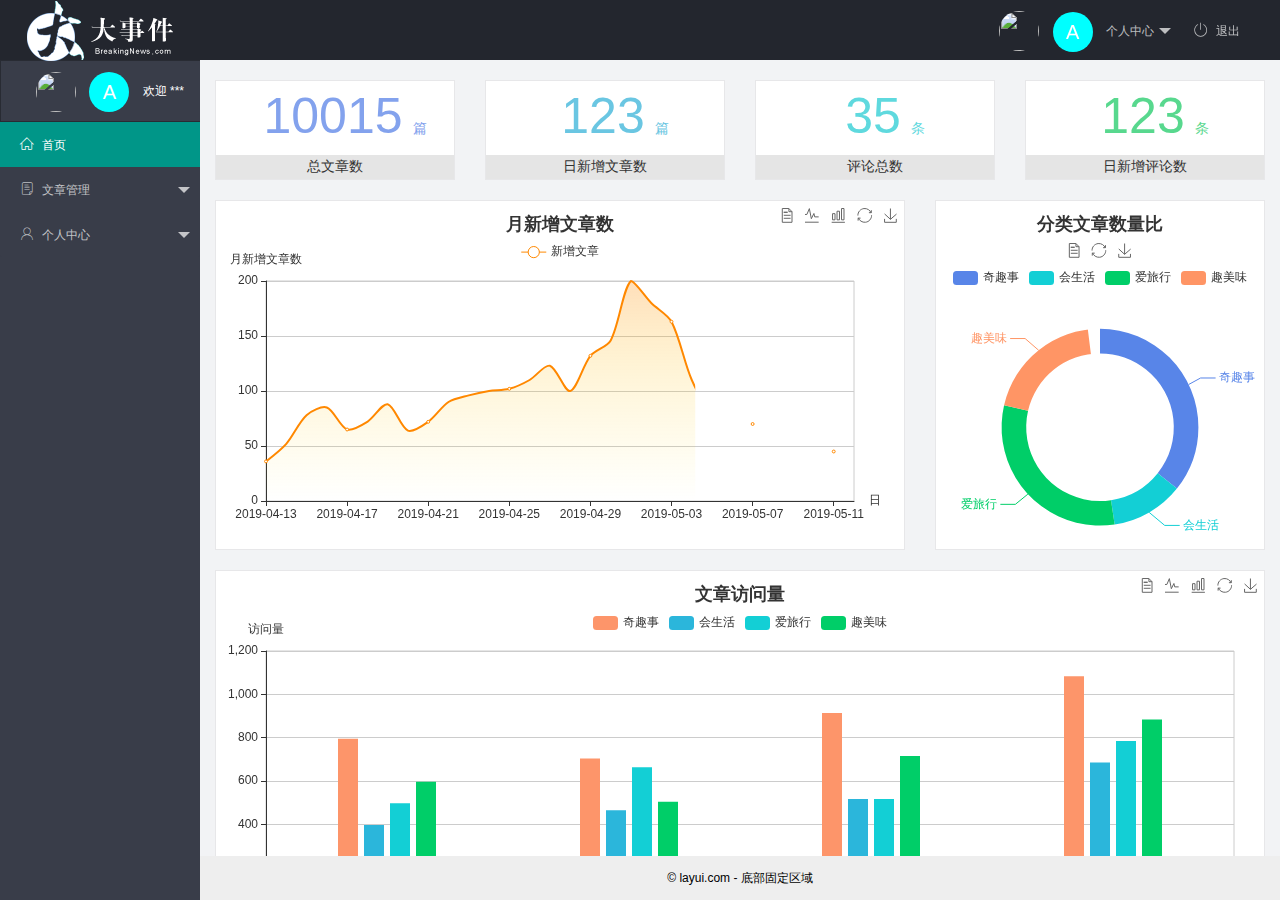
==== commit 913cd91a: "完成个人中心的开发" ====
--- a/index.html
+++ b/index.html
@@ -28,13 +28,14 @@
                      个人中心
                   </a>
                   <dl class="layui-nav-child">
-                     <dd><a href="">基本资料</a></dd>
-                     <dd><a href="">更换头像</a></dd>
-                     <dd><a href="">重置密码</a></dd>
+                     <dd><a href="/user/user_info.html" target="fm">基本资料</a></dd>
+                     <dd><a href="/user/user_avatar.html" target="fm">更换头像</a></dd>
+                     <dd><a href="/user/user_pwd.html" target="fm">重置密码</a></dd>
                   </dl>
                </li>
-              
-               <li class="layui-nav-item"><a href="javascript:" id="btnLogout"> <span class="iconfont icon-tuichu"></span>退出</a></li>
+
+               <li class="layui-nav-item"><a href="javascript:" id="btnLogout"> <span
+                        class="iconfont icon-tuichu"></span>退出</a></li>
             </ul>
          </div>
 
@@ -60,9 +61,12 @@
                   <li class="layui-nav-item">
                      <a href="javascript:;"><span class="iconfont icon-user"></span>个人中心</a>
                      <dl class="layui-nav-child">
-                        <dd><a href="javascript:;"><i class="layui-icon layui-icon-app"></i>基本资料</a></dd>
-                        <dd><a href="javascript:;"><i class="layui-icon layui-icon-app"></i>更换头像</a></dd>
-                        <dd><a href="javascript:;"><i class="layui-icon layui-icon-app"></i>重置密码</a></dd>
+                        <dd><a href="/user/user_info.html" target="fm"><i class="layui-icon layui-icon-app"></i>基本资料</a>
+                        </dd>
+                        <dd><a href="/user/user_avatar.html" target="fm"><i
+                                 class="layui-icon layui-icon-app"></i>更换头像</a></dd>
+                        <dd><a href="/user/user_pwd.html" target="fm"><i class="layui-icon layui-icon-app"></i>重置密码</a>
+                        </dd>
 
                      </dl>
                   </li>
